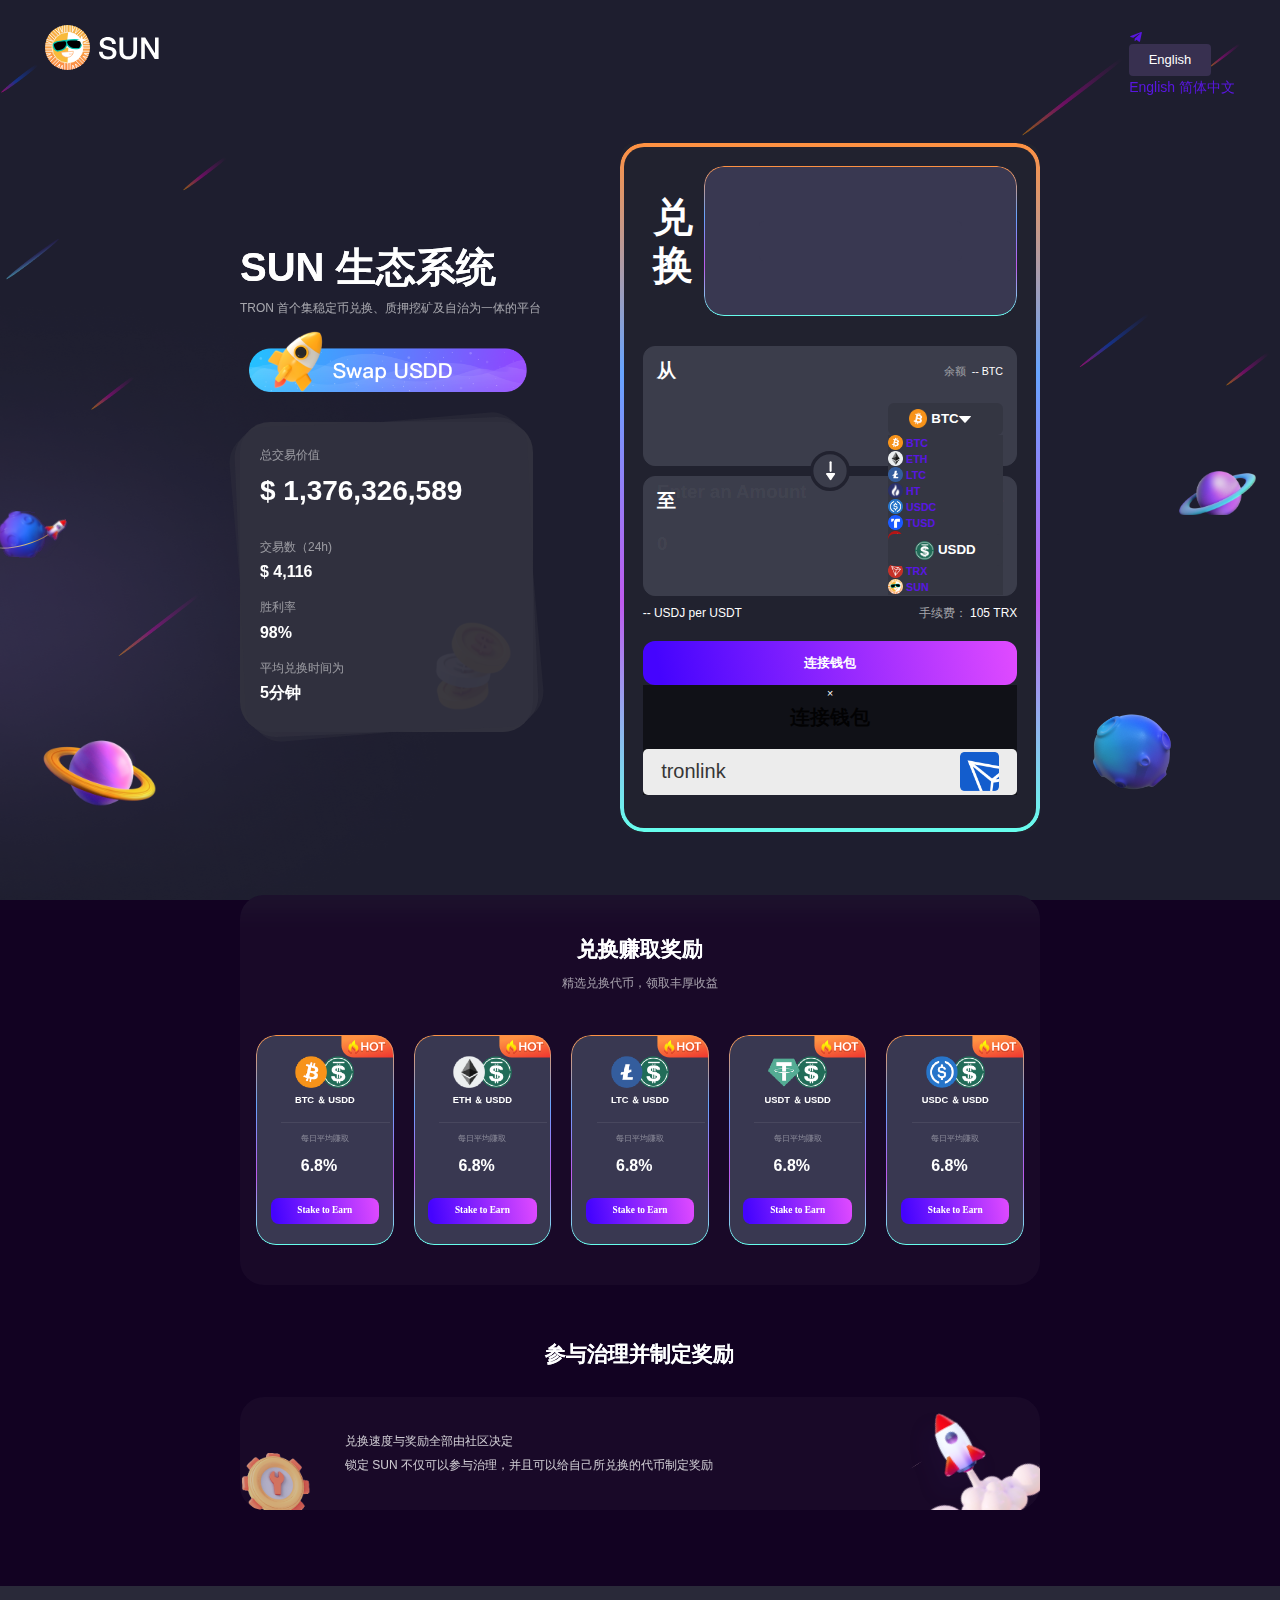
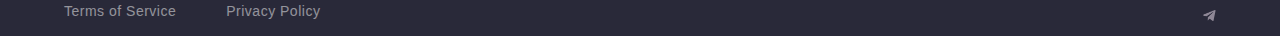
==== indexZh.html @ c4d47c3b "ZH" ====
<html lang="en">

<head>
  <style>
    .anticon {
      display: inline-block;
      color: inherit;
      font-style: normal;
      line-height: 0;
      text-align: center;
      text-transform: none;
      vertical-align: -0.125em;
      text-rendering: optimizeLegibility;
      -webkit-font-smoothing: antialiased;
      -moz-osx-font-smoothing: grayscale;
    }

    .anticon>* {
      line-height: 1;
    }

    .anticon svg {
      display: inline-block;
    }

    .anticon::before {
      display: none;
    }

    .anticon .anticon-icon {
      display: block;
    }

    .anticon[tabindex] {
      cursor: pointer;
    }

    .anticon-spin::before,
    .anticon-spin {
      display: inline-block;
      -webkit-animation: loadingCircle 1s infinite linear;
      animation: loadingCircle 1s infinite linear;
    }

    @-webkit-keyframes loadingCircle {
      100% {
        -webkit-transform: rotate(360deg);
        transform: rotate(360deg);
      }
    }

    @keyframes loadingCircle {
      100% {
        -webkit-transform: rotate(360deg);
        transform: rotate(360deg);
      }
    }
  </style>
  <meta charset="utf-8">
  <link rel="icon" href="/favicon.ico">
  <meta name="viewport" content="width=device-width,initial-scale=1">
  <meta name="theme-color" content="#000000">
  <meta name="description"
    content="SUN is first integrated platform for stablecoin swap, stake-mining and self-governance on TRON.The stablecoin swap pool of the platform enables the swap between USDT, USDJ and TUSD. And platform will launch plans such as token mining and platform self-governing so as to offer more rights and benefits to the community. SUN是波场首家集稳定币兑换、质押挖矿及自治一体化平台。平台稳定币兑换池支持 USDT、USDJ 及 TUSD 之间的兑换；同时平台还支持代币挖矿、平台自治等功能，将更多的权益开放给社区。">
  <meta property="og:url" content="https://sun.io/">
  <meta property="og:type" content="website">
  <meta property="og:site_name" content="SUN.io">
  <meta property="og:description"
    content="SUN is first integrated platform for stablecoin swap, stake-mining and self-governance on TRON.The stablecoin swap pool of the platform enables the swap between USDT, USDJ and TUSD. And platform will launch plans such as token mining and platform self-governing so as to offer more rights and benefits to the community.">
  <meta property="og:title" content="SUN">
  <meta property="og:image" content="https://sun.io/images/twitter-card-sun.jpg">
  <meta name="twitter:card" content="summary_large_image">
  <meta name="twitter:site" content="@sun.io">
  <meta name="twitter:title" content="SUN">
  <meta name="twitter:description"
    content="SUN is first integrated platform for stablecoin swap, stake-mining and self-governance on TRON.The stablecoin swap pool of the platform enables the swap between USDT, USDJ and TUSD. And platform will launch plans such as token mining and platform self-governing so as to offer more rights and benefits to the community.">
  <meta name="twitter:image" content="https://sun.io/images/twitter-card-sun.jpg">
  <!-- Bootstrap CSS -->
  <link rel="stylesheet" href="https://stackpath.bootstrapcdn.com/bootstrap/4.1.3/css/bootstrap.min.css"
    integrity="sha384-MCw98/SFnGE8fJT3GXwEOngsV7Zt27NXFoaoApmYm81iuXoPkFOJwJ8ERdknLPMO" crossorigin="anonymous">
  <!--  -->
  <link href='https://unpkg.com/boxicons@2.1.2/css/boxicons.min.css' rel='stylesheet'>
  <link rel="apple-touch-icon" href="/logo192.png">
  <link rel="stylesheet" href="./css/index.css">
  <link rel="stylesheet" href="./css/modal.css">
  <link rel="manifest" href="/manifest.json">
  <link href="./css/chunk9.css" rel="stylesheet">
  <link href="./css/main.css" rel="stylesheet">
  <script type="text/javascript" async="" src="https://www.google-analytics.com/analytics.js"></script>
  <!-- <script charset="utf-8" src="./static/js/0.d1fc66b0.chunk.js"></script>
  <script charset="utf-8" src="./static/js/1.706b6e88.chunk.js"></script>
  <script charset="utf-8" src="./static/js/2.3a1f17a4.chunk.js"></script> -->
  <link rel="stylesheet" type="text/css" href="./css/chunk3.css">
  <!-- <script charset="utf-8" src="./static/js/3.9de33f1d.chunk.js"></script> -->
  <link rel="stylesheet" type="text/css" href="./css/chunk2.css">
  <!-- font-awesome -->
  <link rel="stylesheet" href="https://cdnjs.cloudflare.com/ajax/libs/font-awesome/6.1.1/css/all.min.css"
    integrity="sha512-KfkfwYDsLkIlwQp6LFnl8zNdLGxu9YAA1QvwINks4PhcElQSvqcyVLLD9aMhXd13uQjoXtEKNosOWaZqXgel0g=="
    crossorigin="anonymous" referrerpolicy="no-referrer" />
  <!-- JQ -->
  <script src="https://cdnjs.cloudflare.com/ajax/libs/jquery/3.6.0/jquery.min.js" referrerpolicy="no-referrer"></script>

  <!-- <script src="https://cdnjs.cloudflare.com/ajax/libs/react/18.2.0/umd/react.production.min.js"
    integrity="sha512-S/9J6NHFtFQNDgyaqr8tAx0HEl7VvrQV7oBMR1SfXfzQ4pmFwAOnKUb4dW3cSYe8t1DzdCY/ZlXrsw7oa3lstA=="
    crossorigin="anonymous" referrerpolicy="no-referrer"></script> -->
  <!-- <script charset="utf-8" src="./static/js/22.d956e88b.chunk.js"></script><input type="hidden" id="_w_marrow" -->
  <!-- data-inspect-config="3"> -->
  <!-- <script src="https://cdnjs.cloudflare.com/ajax/libs/react/18.2.0/umd/react.production.min.js"
    integrity="sha512-S/9J6NHFtFQNDgyaqr8tAx0HEl7VvrQV7oBMR1SfXfzQ4pmFwAOnKUb4dW3cSYe8t1DzdCY/ZlXrsw7oa3lstA=="
    crossorigin="anonymous" referrerpolicy="no-referrer"></script>
  <script src="https://cdnjs.cloudflare.com/ajax/libs/react-is/18.2.0/umd/react-is.production.min.js"
    integrity="sha512-IPrPe5BwJDR9veDxjT91dsBlqZzmoa3eUMCRm07oTc0zZMpJJHiNqg5oNY7xbAbCgF0B6mIzOBIDXACtRz55ug=="
    crossorigin="anonymous" referrerpolicy="no-referrer"></script>
  <script src="https://cdnjs.cloudflare.com/ajax/libs/react-dom/18.2.0/umd/react-dom.production.min.js"
    integrity="sha512-hoMPTt5Xh8Xg1t9Z0WE5hufcGcwGgMDAUvG5wunObnwa4MU5Jr0oRMW5laiZI0eBgeY0NSna0rsOiHNBnoETQw=="
    crossorigin="anonymous" referrerpolicy="no-referrer"></script>
  <script src="https://cdnjs.cloudflare.com/ajax/libs/create-react-class/15.7.0/create-react-class.min.js"
    referrerpolicy="no-referrer"></script> -->
  <!-- <script type="text/javascript"
    src="chrome-extension://dbjbempljhcmhlfpfacalomonjpalpko/scripts/inspector.js"></script> -->
  <title>SUN | First integrated platform for stablecoin swap, stake-mining and self-governance on TRON</title>
</head>

<body><noscript>You need to enable JavaScript to run this app.</noscript>
  <div id="root">
    <div class="background">
      <div class="bg_icon_1" style="width: 120.885px; height: 96.1589px;"></div>
      <div class="bg_icon_2" style="width: 96.1589px; height: 85.1693px;"></div>
      <div class="bg_icon_3" style="width: 76.9271px; height: 43.9583px;"></div>
      <div class="bg_icon_4" style="width: 93.4115px; height: 60.4427px;"></div>
      <div class="mobile_bg_icon_1"></div>
      <div class="mobile_bg_icon_2"></div>
      <div class="mobile_bg_icon_3"></div>
      <div class="mobile_bg_icon_4"></div>
    </div>
    <div class="main">
      <div>
        <!-- <div class="header-toast">
          <div class="toast-text">
            <ul class="animate">
              <li><a href="https://sunio.zendesk.com/hc/en-us/articles/6841385276953" target="_blank"
                  rel="noreferrer"><span>Announcement on the Launch of Mining Pools of Old 2pool(USDD/USDT)</span><span
                    class="link">Learn More</span></a></li>
              <li><a href="https://sunio.zendesk.com/hc/en-us/articles/7253913551641" target="_blank"
                  rel="noreferrer"><span>Announcement on the Launch of New 2pool</span><span class="link">Learn
                    More</span></a></li>
              <li><a href="https://sunio.zendesk.com/hc/en-us/articles/7358989314073" target="_blank"
                  rel="noreferrer"><span>Announcement on the Launch of New Mining Pools of 2pool(USDD/USDT)</span><span
                    class="link">Learn More</span></a></li>
              <li><a href="https://sunio.zendesk.com/hc/en-us/articles/6841385276953" target="_blank"
                  rel="noreferrer"><span>Announcement on the Launch of Mining Pools of Old 2pool(USDD/USDT)</span><span
                    class="link">Learn More</span></a></li>
              <li><a href="https://sunio.zendesk.com/hc/en-us/articles/7253913551641" target="_blank"
                  rel="noreferrer"><span>Announcement on the Launch of New 2pool</span><span class="link">Learn
                    More</span></a></li>
              <li><a href="https://sunio.zendesk.com/hc/en-us/articles/7358989314073" target="_blank"
                  rel="noreferrer"><span>Announcement on the Launch of New Mining Pools of 2pool(USDD/USDT)</span><span
                    class="link">Learn More</span></a></li>
              <li><a href="https://sunio.zendesk.com/hc/en-us/articles/6841385276953" target="_blank"
                  rel="noreferrer"><span>Announcement on the Launch of Mining Pools of Old 2pool(USDD/USDT)</span><span
                    class="link">Learn More</span></a></li>
              <li><a href="https://sunio.zendesk.com/hc/en-us/articles/7253913551641" target="_blank"
                  rel="noreferrer"><span>Announcement on the Launch of New 2pool</span><span class="link">Learn
                    More</span></a></li>
              <li><a href="https://sunio.zendesk.com/hc/en-us/articles/7358989314073" target="_blank"
                  rel="noreferrer"><span>Announcement on the Launch of New Mining Pools of 2pool(USDD/USDT)</span><span
                    class="link">Learn More</span></a></li>
            </ul>
          </div><img src="./static/media/white-close.481cddd1.svg" class="white-close">
        </div> -->
        <div class="">
          <div class="top-menu-bar p-3 p-md-5 py-4">
            <div class="inner-box"><a href="/?lang=en-US#/home" class="sun-logo"><img
                  src="./static/media/SUNLogo.df17f86b.svg" alt="SUN Logo"></a>
            </div>

            <div class="d-flex">
              <a href="#"><i class="bx bxl-telegram bx-tada fa-2x text-light pr-4"></i></a>
              <!-- 加入 -->
              <div class="dropdown">
                <button class="btn btn-secondary dropdown-toggle min_w header_btn_bgc" type="button"
                  id="dropdownMenuButton" data-toggle="dropdown" aria-haspopup="true" aria-expanded="false">
                  English
                </button>
                <div class="dropdown-menu  min_w" aria-labelledby="dropdownMenuButton">
                  <a class="dropdown-item text-center" href="./index.html">English</a>
                  <a class="dropdown-item text-center" href="./indexZh.html">简体中文</a>
                </div>
              </div>
            </div>
          </div>
        </div>
        <div class="home-content">
          <div class="hero-bg">
            <div class="hide-for-pc">
              <div class="hero mt-5">
                <div class="left-content">
                  <div class="hero-intro-card">
                    <!-- y-t-modify -->
                    <div class="title">SUN 生态系统</div>
                    <!-- y-t-modify -->
                    <div class="content">TRON 首个集稳定币兑换、质押挖矿及自治为一体的平台</div><a href="#"><img class="usdd-link"
                        src="./static/media/usdd-link-en.1caeaae4.png"></a>
                  </div>
                  <div class="hero-tvl-card">
                    <div class="bg-tvl-card2"></div>
                    <div class="bg-tvl-card1"></div>
                    <div class="coin-bg">
                      <!-- y-t-modify -->
                      <div class="title">总交易价值 </div>
                      <div class="content"><span>$ 1,376,326,589</span></div>
                      <div>
                        <div class="title2">交易数（24h)</div>
                        <div class="content2"><span>$ 4,116</span></div>
                      </div>
                      <div>
                        <div class="title2">胜利率</div>
                        <div class="content2"><span>98%</span></div>
                      </div>
                      <div>
                        <div class="title2">平均兑换时间为 </div>
                        <div class="content2"><span>5分钟</span></div>
                      </div>
                    </div>
                  </div>
                </div>
                <div class="gradient-border2">
                  <div class="hero-swap-box-card">
                    <div class="box-header">
                      <!-- y-t-modify -->
                      <div class="">兑换</div>
                      <div class="gradient-border gradient-borderA p-1 h5 ml-2"><input class="inputA gradient-borderA"
                          type="text">
                      </div>
                    </div>
                    <div class="box-body"><span class="swap-box-arrow"></span>
                      <div class="input-part from-input">
                        <div class="info-row">
                          <!-- y-t-modify -->
                          <div class="from-text">从</div>
                          <div class="flex"><span class="balance-text">余额</span><span class="balance-value">--
                              BTC</span></div>
                        </div>
                        <div class="flex"><input placeholder="Enter an Amount" class="ant-input from-input en"
                            type="text" value="">
                          <div class="ant-select ant-select-single ant-select-show-arrow">
                            <!-- 加入 -->
                            <div class="dropdown">
                              <span class="btn btn-secondary dropdown-toggle ant-select-selector py-0 px-1"
                                type="button" id="dropdownMenuButton" data-toggle="dropdown" aria-haspopup="true"
                                aria-expanded="false">
                                <span class="dropdown-centerCenter">
                                  <img src="./static/media/icon/BTC.png" alt="usdj icon" class="token-logo">BTC<img
                                    class=" pl-4" src="./static/media/white-triangle-down.86bd9763.svg"></span>

                              </span>
                              <div class="dropdown-menu h-auto USD-bg-dark p-0 m-0"
                                aria-labelledby="dropdownMenuButton">
                                <a class="dropdown-item text-center px-0 py-2 rounded centerCenter h5 text-light mb-1"
                                  href="#">
                                  <img src="./static/media/icon/BTC.png" alt="USDD icon" class="token-logo ml-4">BTC</a>
                                <a class="dropdown-item text-center px-0 py-2 rounded centerCenter h5 text-light mb-1"
                                  href="#">
                                  <img src="./static/media/icon/ETH.png" alt="USDD icon" class="token-logo ml-4">ETH</a>
                                <a class="dropdown-item text-center px-0 py-2 rounded centerCenter h5 text-light mb-1"
                                  href="#">
                                  <img src="./static/media/icon/LTC.png" alt="USDD icon" class="token-logo ml-4">LTC</a>
                                <a class="dropdown-item text-center px-0 py-2 rounded centerCenter h5 text-light mb-1"
                                  href="#">
                                  <img src="./static/media/icon/HT.png" alt="USDD icon" class="token-logo ml-4">HT</a>
                                <a class="dropdown-item text-center px-0 py-2 rounded centerCenter h5 text-light mb-1"
                                  href="#">
                                  <img src="./static/media/icon/USDC.png" alt="USDD icon"
                                    class="token-logo ml-4">USDC</a>
                                <a class="dropdown-item text-center px-0 py-2 rounded centerCenter h5 text-light mb-1"
                                  href="#">
                                  <img src="./static/media/icon/TUSD.png" alt="USDD icon"
                                    class="token-logo ml-4">TUSD</a>
                                <a class="dropdown-item text-center px-0 py-2 rounded centerCenter h5 text-light mb-1"
                                  href="#">
                                  <img src="./static/media/icon/USDJ.png" alt="USDD icon"
                                    class="token-logo ml-4">USDJ</a>
                                <a class="dropdown-item text-center px-0 py-2 rounded centerCenter h5 text-light mb-1"
                                  href="#">
                                  <img src="./static/media/icon/USDT.png" alt="USDD icon"
                                    class="token-logo ml-4">USDT</a>
                                <a class="dropdown-item text-center px-0 py-2 rounded centerCenter h5 text-light mb-1"
                                  href="#">
                                  <img src="./static/media/icon/TRX.png" alt="USDD icon" class="token-logo ml-4">TRX</a>
                                <a class="dropdown-item text-center px-0 py-2 rounded centerCenter h5 text-light mb-1"
                                  href="#">
                                  <img src="./static/media/icon/SUN.png" alt="USDD icon" class="token-logo ml-4">SUN</a>
                              </div>
                            </div>
                            <!-- <div class="ant-select-selector"><span class="ant-select-selection-search"><input
                                  autocomplete="off" type="search" class="ant-select-selection-search-input"
                                  role="combobox" aria-haspopup="listbox" aria-owns="rc_select_0_list"
                                  aria-autocomplete="list" aria-controls="rc_select_0_list"
                                  aria-activedescendant="rc_select_0_list_0" readonly="" unselectable="on" value=""
                                  id="rc_select_0" style="opacity: 0;"></span><span
                                class="ant-select-selection-item"><img src="./static/media/usdt.e3719fbd.svg"
                                  alt="usdt icon" class="token-logo">USDT</span></div><span class="ant-select-arrow"
                              unselectable="on" aria-hidden="true" style="user-select: none;"><img
                                src="./static/media/white-triangle-down.86bd9763.svg"></span> -->
                          </div>
                        </div>
                      </div>
                      <div class="input-part">
                        <div class="info-row">
                          <!-- y-t-modify -->
                          <div class="from-text">至</div>
                          <div class="flex"><span class="balance-text">余额</span><span class="balance-value">--
                              USDD</span></div>
                        </div>
                        <div class="flex"><input placeholder="0" class="ant-input wallet to-input en" type="text"
                            value="" style="caret-color: transparent;">
                          <div class="ant-select ant-select-single ant-select-show-arrow">
                            <div class="ant-select-selector">
                              <!-- <span class="ant-select-selection-search">
                                <input autocomplete="off" type="search" class="ant-select-selection-search-input"
                                  role="combobox" aria-haspopup="listbox" aria-owns="rc_select_1_list"
                                  aria-autocomplete="list" aria-controls="rc_select_1_list"
                                  aria-activedescendant="rc_select_1_list_0" readonly="" unselectable="on" value=""
                                  id="rc_select_1" style="opacity: 0;">
                              </span> -->
                              <span class="ant-select-selection-item" style="justify-content: center;">
                                <img src="./static/media/icon/USDD.png" alt="usdj icon" class="token-logo">USDD</span>
                            </div>
                            <!-- <span class="ant-select-arrow" unselectable="on" aria-hidden="true"
                              style="user-select: none;">
                              <img src="./static/media/white-triangle-down.86bd9763.svg"></span> -->
                          </div>
                        </div>
                      </div>
                    </div>
                    <div class="box-footer">
                      <div class="footer-info-row">
                        <div class="swap-rate">-- USDJ per USDT
                          <!-- <img src="./static/media/purple-switch.89cdd2a4.svg" class="purple-switch"> -->
                        </div>
                        <!-- y-t-modify -->
                        <div class="via-pool"><span class="via">手续费： </span>105 TRX</div>
                      </div>
                      <!--  -->
                      <div type="button" class="submit-btn" data-toggle="modal" data-target="#exampleModalCenter1">
                        连接钱包</div>
                      <!-- Modal -->
                      <div class="modal fade fade-bg" id="exampleModalCenter1" tabindex="-1" role="dialog"
                        aria-labelledby="exampleModalCenterTitle" aria-hidden="true">
                        <div class="modal-dialog modal-dialog-centered" role="document">
                          <div class="modal-content">
                            <div class="row p-0 m-0">
                              <div class="col-9"></div>
                              <div class="col-3">
                                <div type="button" class="close closeBtn" data-dismiss="modal" aria-label="Close">
                                  <span aria-hidden="true">&times;</span>
                                </div>
                              </div>
                            </div>
                            <div class="modal-header p-0 border-0">
                              <!-- y-t-modify -->
                              <h5 class="modal-title m-auto" id="exampleModalLongTitle">连接钱包</h5>
                            </div>
                            <div class="modal-body">
                              <div class="connect-items">
                                <span>tronlink</span>
                                <img src="./static/media/tronlink.png" alt="">
                              </div>
                              <!-- <div class="connect-items">
                                <span>TokenPocket</span>
                                <img src="./static/media/tokenpocket.png" alt="">
                              </div> -->
                            </div>
                          </div>
                        </div>
                      </div>
                    </div>
                  </div>
                </div>
              </div>
            </div>
            <div class="hide-for-mobile">
              <div class="hero">
                <div class="hero-intro-card">
                  <!-- y-t-modify -->
                  <div class="title">SUN 生态系统</div>
                  <!-- y-t-modify -->
                  <div class="content">TRON 首个集稳定币兑换、质押挖矿及自治为一体的平台</div><a href="#/usdd_2pool?tab=swap"><img
                      class="usdd-link" src="./static/media/usdd-link-en.1caeaae4.png"></a>
                </div>
                <div class="gradient-border2">
                  <div class="hero-swap-box-card">
                    <div class="box-header d-block">
                      <div class="d-flex pb-2 align-items-center">
                        <!-- y-t-modify -->
                        <div class="h3">兑换</div>
                        <div class="gradient-border gradient-borderA p-1 h5 ml-2"><input class="inputA gradient-borderA"
                            type="text"></div>
                      </div>

                      <div class="box-body"><span class="swap-box-arrow"></span>
                        <div class="input-part from-input">
                          <div class="info-row">
                            <!-- y-t-modify -->
                            <div class="from-text">从</div>
                            <!-- y-t-modify -->
                            <div class="flex"><span class="balance-text">余额</span><span class="balance-value">--
                                BTC</span></div>
                          </div>
                          <div class="flex"><input placeholder="Enter an Amount" class="ant-input from-input en"
                              type="text" value="">
                            <div class="ant-select ant-select-single ant-select-show-arrow">
                              <!-- <div class="ant-select-selector"><span class="ant-select-selection-search"><input
                                    autocomplete="off" type="search" class="ant-select-selection-search-input"
                                    role="combobox" aria-haspopup="listbox" aria-owns="rc_select_2_list"
                                    aria-autocomplete="list" aria-controls="rc_select_2_list"
                                    aria-activedescendant="rc_select_2_list_0" readonly="" unselectable="on" value=""
                                    id="rc_select_2" style="opacity: 0;"></span><span
                                  class="ant-select-selection-item"><img src="./static/media/usdt.e3719fbd.svg"
                                    alt="usdt icon" class="token-logo">USDT</span></div><span class="ant-select-arrow"
                                unselectable="on" aria-hidden="true" style="user-select: none;"><img
                                  src="./static/media/white-triangle-down.86bd9763.svg"></span> -->
                              <div class="dropdown">
                                <span class="btn btn-secondary dropdown-toggle ant-select-selector py-0 px-1 min_w"
                                  type="button" id="dropdownMenuButton" data-toggle="dropdown" aria-haspopup="true"
                                  aria-expanded="false">
                                  <span class="dropdown-centerCenter">
                                    <img src="./static/media/icon/BTC.png" alt="usdj icon" class="token-logo">BTC<img
                                      class=" pl-4" src="./static/media/white-triangle-down.86bd9763.svg"></span>

                                </span>
                                <div class="dropdown-menu h-auto USD-bg-dark p-0 m-0"
                                  aria-labelledby="dropdownMenuButton">
                                  <a class="dropdown-item text-center px-0 py-2 rounded centerCenter h5 text-light mb-1"
                                    href="#">
                                    <img src="./static/media/icon/BTC.png" alt="USDD icon"
                                      class="token-logo ml-4">BTC</a>
                                  <a class="dropdown-item text-center px-0 py-2 rounded centerCenter h5 text-light mb-1"
                                    href="#">
                                    <img src="./static/media/icon/ETH.png" alt="USDD icon"
                                      class="token-logo ml-4">ETH</a>
                                  <a class="dropdown-item text-center px-0 py-2 rounded centerCenter h5 text-light mb-1"
                                    href="#">
                                    <img src="./static/media/icon/LTC.png" alt="USDD icon"
                                      class="token-logo ml-4">LTC</a>
                                  <a class="dropdown-item text-center px-0 py-2 rounded centerCenter h5 text-light mb-1"
                                    href="#">
                                    <img src="./static/media/icon/HT.png" alt="USDD icon" class="token-logo ml-4">HT</a>
                                  <a class="dropdown-item text-center px-0 py-2 rounded centerCenter h5 text-light mb-1"
                                    href="#">
                                    <img src="./static/media/icon/USDC.png" alt="USDD icon"
                                      class="token-logo ml-4">USDC</a>
                                  <a class="dropdown-item text-center px-0 py-2 rounded centerCenter h5 text-light mb-1"
                                    href="#">
                                    <img src="./static/media/icon/TUSD.png" alt="USDD icon"
                                      class="token-logo ml-4">TUSD</a>
                                  <a class="dropdown-item text-center px-0 py-2 rounded centerCenter h5 text-light mb-1"
                                    href="#">
                                    <img src="./static/media/icon/USDJ.png" alt="USDD icon"
                                      class="token-logo ml-4">USDJ</a>
                                  <a class="dropdown-item text-center px-0 py-2 rounded centerCenter h5 text-light mb-1"
                                    href="#">
                                    <img src="./static/media/icon/USDT.png" alt="USDD icon"
                                      class="token-logo ml-4">USDT</a>
                                  <a class="dropdown-item text-center px-0 py-2 rounded centerCenter h5 text-light mb-1"
                                    href="#">
                                    <img src="./static/media/icon/TRX.png" alt="USDD icon"
                                      class="token-logo ml-4">TRX</a>
                                  <a class="dropdown-item text-center px-0 py-2 rounded centerCenter h5 text-light mb-1"
                                    href="#">
                                    <img src="./static/media/icon/SUN.png" alt="USDD icon"
                                      class="token-logo ml-4">SUN</a>
                                </div>
                              </div>
                            </div>
                          </div>
                        </div>
                        <div class="input-part">
                          <div class="info-row">
                            <!-- y-t-modify -->
                            <div class="from-text">至</div>
                            <!-- y-t-modify -->
                            <div class="flex"><span class="balance-text">余额</span><span class="balance-value">--
                                USDD</span></div>
                          </div>
                          <div class="flex"><input placeholder="0" class="ant-input wallet to-input en" type="text"
                              value="" style="caret-color: transparent;">
                            <div class="ant-select ant-select-single ant-select-show-arrow">
                              <div class="ant-select-selector">
                                <!-- <span class="ant-select-selection-search">
                                                              <input autocomplete="off" type="search" class="ant-select-selection-search-input"
                                                                role="combobox" aria-haspopup="listbox" aria-owns="rc_select_1_list"
                                                                aria-autocomplete="list" aria-controls="rc_select_1_list"
                                                                aria-activedescendant="rc_select_1_list_0" readonly="" unselectable="on" value=""
                                                                id="rc_select_1" style="opacity: 0;">
                                                            </span> -->
                                <span class="ant-select-selection-item">
                                  <img src="./static/media/icon/USDD.png" alt="usdj icon" class="token-logo">USDD</span>
                              </div>
                              <span class="ant-select-arrow" unselectable="on" aria-hidden="true"
                                style="user-select: none;">
                                <img src="./static/media/white-triangle-down.86bd9763.svg"></span>
                            </div>
                          </div>
                        </div>
                      </div>
                      <div class="box-footer">
                        <div class="footer-info-row">
                          <div class="swap-rate">-- USDJ per USDT
                            <!-- <img src="./static/media/purple-switch.89cdd2a4.svg" class="purple-switch"> -->
                          </div>
                          <!-- y-t-modify -->
                          <div class="via-pool"><span class="via">手续费：</span>105 TRX</div>
                        </div>

                        <!--  -->
                        <div type="button" class="submit-btn" data-toggle="modal" data-target="#exampleModalCenter">
                          Connect Wallet</div>
                        <!-- Modal -->
                        <div class="modal fade fade-bg" id="exampleModalCenter" tabindex="-1" role="dialog"
                          aria-labelledby="exampleModalCenterTitle" aria-hidden="true">
                          <div class="modal-dialog modal-dialog-centered" role="document">
                            <div class="modal-content">
                              <div class="row p-0 m-0">
                                <div class="col-9"></div>
                                <div class="col-3">
                                  <div type="button" class="close closeBtn" data-dismiss="modal" aria-label="Close">
                                    <span aria-hidden="true">&times;</span>
                                  </div>
                                </div>
                              </div>
                              <div class="modal-header p-0 border-0">
                                <!-- y-t-modify -->
                                <h5 class="modal-title m-auto" id="exampleModalLongTitle">连接钱包</h5>
                              </div>
                              <div class="modal-body">
                                <div class="connect-items">
                                  <span>imToken</span>
                                  <img src="./static/media/imtoken.webp" alt="">
                                </div>
                                <div class="connect-items">
                                  <span>TokenPocket</span>
                                  <img src="./static/media/tokenpocket.png" alt="">
                                </div>
                              </div>
                            </div>
                          </div>
                        </div>
                      </div>
                    </div>
                  </div>
                  <div class="hero-tvl-card">
                    <div class="bg-tvl-card2"></div>
                    <div class="bg-tvl-card1"></div>
                    <div class="coin-bg">
                      <!-- y-t-modify -->
                      <div class="title">总交易价值</div>
                      <div class="content"><span>$ 1,376,326,589</span></div>
                      <div>
                        <div class="title2">交易数（24h)</div>
                        <div class="content2"><span>$ 4,116</span></div>
                      </div>
                      <div>
                        <div class="title2">胜利率</div>
                        <div class="content2"><span>98%</span></div>
                      </div>
                      <div>
                        <div class="title2">平均兑换时间为</div>
                        <div class="content2"><span>5分钟</span></div>
                      </div>
                    </div>
                  </div>
                </div>
              </div>
            </div>
            <div class="apy-section">
              <div class="slogan">
                <!-- y-t-modify -->
                <div class="title">兑换赚取奖励</div>
                <div class="content  en ">精选兑换代币，领取丰厚收益</div>
              </div>
              <!-- y-t-modify -->
              <div class="gradient-border-wrapper">
                <div class="gradient-border hot">
                  <div class="apy-upper-part">
                    <div class="token-icons"><img src="./static/media/sort/BTCS.png" alt=""></div>
                    <div class="symbol-text">BTC ＆ USDD</div>
                  </div>
                  <div class="ant-divider ant-divider-horizontal" role="separator"></div>
                  <div class="apy-lower-part">
                    <div class="apy-up-to-text m-auto">
                      <div class="apy-up-to">每日平均賺取<span class="hide-for-mobile">:</span></div>
                      <div class="apy-text justify-content-center">6.8%</div>
                    </div><a class="apy-btn d-none" href="/#/stake?search=TYKoYhjEpqazFLyQzn6BCigLnDL9c8Nhz8">Stake to
                      Earn</a>
                  </div>
                </div>
                <div class="gradient-border hot">
                  <div class="apy-upper-part">
                    <div class="token-icons"><img src="./static/media/sort/ETHS.png" alt=""></div>
                    <div class="symbol-text">ETH ＆ USDD</div>
                  </div>
                  <div class="ant-divider ant-divider-horizontal" role="separator"></div>
                  <div class="apy-lower-part">
                    <div class="apy-up-to-text m-auto">
                      <div class="apy-up-to">每日平均賺取<span class="hide-for-mobile">:</span></div>
                      <div class="apy-text justify-content-center">6.8%</div>
                    </div><a class="apy-btn d-none" href="/#/stake?search=TYKoYhjEpqazFLyQzn6BCigLnDL9c8Nhz8">Stake to
                      Earn</a>
                  </div>
                </div>
                <div class="gradient-border hot">
                  <div class="apy-upper-part">
                    <div class="token-icons"><img src="./static/media/sort/LTCS.png" alt=""></div>
                    <div class="symbol-text">LTC ＆ USDD</div>
                  </div>
                  <div class="ant-divider ant-divider-horizontal" role="separator"></div>
                  <div class="apy-lower-part">
                    <div class="apy-up-to-text m-auto">
                      <div class="apy-up-to">每日平均賺取<span class="hide-for-mobile">:</span></div>
                      <div class="apy-text justify-content-center">6.8%</div>
                    </div><a class="apy-btn d-none" href="/#/stake?search=TYKoYhjEpqazFLyQzn6BCigLnDL9c8Nhz8">Stake to
                      Earn</a>
                  </div>
                </div>
                <div class="gradient-border hot">
                  <div class="apy-upper-part">
                    <div class="token-icons"><img src="./static/media/sort/USDTS.png" alt=""></div>
                    <div class="symbol-text">USDT ＆ USDD</div>
                  </div>
                  <div class="ant-divider ant-divider-horizontal" role="separator"></div>
                  <div class="apy-lower-part">
                    <div class="apy-up-to-text m-auto">
                      <div class="apy-up-to">每日平均賺取<span class="hide-for-mobile">:</span></div>
                      <div class="apy-text justify-content-center">6.8%</div>
                    </div><a class="apy-btn d-none" href="/#/stake?search=TYKoYhjEpqazFLyQzn6BCigLnDL9c8Nhz8">Stake to
                      Earn</a>
                  </div>
                </div>
                <div class="gradient-border hot">
                  <div class="apy-upper-part">
                    <div class="token-icons"><img src="./static/media/sort/USDCS.png" alt=""></div>
                    <div class="symbol-text">USDC ＆ USDD</div>
                  </div>
                  <div class="ant-divider ant-divider-horizontal" role="separator"></div>
                  <div class="apy-lower-part">
                    <div class="apy-up-to-text m-auto">
                      <div class="apy-up-to">每日平均賺取<span class="hide-for-mobile">:</span></div>
                      <div class="apy-text justify-content-center">6.8%</div>
                    </div><a class="apy-btn d-none" href="/#/stake?search=TYKoYhjEpqazFLyQzn6BCigLnDL9c8Nhz8">Stake to
                      Earn</a>
                  </div>
                </div>

              </div>
            </div>
            <div class="hide-for-pc">
              <div class="gov">
                <!-- y-t-modify -->
                <div class="title">参与治理并制定奖励</div>
                <div class="box">
                  <div class="ant-row ant-row-space-between ant-row-middle" style="row-gap: 0px;">
                    <div class="ant-col">
                      <!-- y-t-modify -->
                      <div class="content" style="text-align: left;">兑换速度与奖励全部由社区决定</div>
                      <!-- y-t-modify -->
                      <div class="content">锁定 SUN 不仅可以参与治理，并且可以给自己所兑换的代币制定奖励</div>
                    </div>
                    <div class="ant-col">
                      <div class="ant-row ant-row-space-between ant-row-middle" style="row-gap: 0px;">
                        <!-- <div class="ant-col"><a class="gov-btn" href="/?lang=en-US#/governance">Learn more</a></div> -->
                        <div class="ant-col"><img src="./static/media/rocket.1cd56501.svg"></div>
                      </div>
                    </div>
                  </div>
                </div>
              </div>
            </div>
            <div class="hide-for-mobile">
              <div class="gov">
                <!-- y-t-modify -->
                <div class="title">参与治理并制定奖励</div>
                <div class="box">
                  <div class="content2" style="text-align: left;">
                    <div>
                      <div>
                        <!-- y-t-modify -->
                        兑换速度与奖励全部由社区决定
                      </div>
                      <!-- y-t-modify -->
                      <div>
                        锁定 SUN 不仅可以参与治理，并且可以给自己所兑换的代币制定奖励</span>
                      </div>
                    </div>
                  </div>
                  <!-- <div class="gov-more"><img src="./static/media/gear.6b7c6b22.svg"><a class="gov-btn"
                      href="/?lang=en-US#/governance">Learn more</a><img src="./static/media/rocket.1cd56501.svg"
                      width="110"></div> -->
                </div>
              </div>
            </div>
          </div>
        </div>
      </div>
      <footer>
        <div class="footer-box">
          <div class="link-box"><a href="https://sun.io/docs/SUN_Terms_of_Use_en.pdf">Terms of Service</a><a
              href="https://sun.io/docs/SUN_Privacy_Policy_en.pdf">Privacy Policy</a>
            <!-- <a href="https://sunio.zendesk.com/hc/en-us">Help Center</a> -->
          </div><span class="logo-link">
            <!-- <a href="https://twitter.com/defi_sunio" rel="noopener noreferrer"
              target="_blank"><i class="twitter"></i></a> -->
            <a href="https://t.me/SunIO_Defi" rel="noopener noreferrer" target="_blank"><i class="telegram"></i></a>
          </span>
        </div>
      </footer>
    </div>
    <!-- <script async="" src="https://www.googletagmanager.com/gtag/js?id=UA-177464249-12"></script>
    <script>function gtag() { dataLayer.push(arguments) } window.dataLayer = window.dataLayer || [], gtag("js", new Date), gtag("config", "UA-177464249-12")</script>
    <script>!function (e) { function t(t) { for (var n, a, f = t[0], u = t[1], d = t[2], i = 0, s = []; i < f.length; i++)a = f[i], Object.prototype.hasOwnProperty.call(c, a) && c[a] && s.push(c[a][0]), c[a] = 0; for (n in u) Object.prototype.hasOwnProperty.call(u, n) && (e[n] = u[n]); for (l && l(t); s.length;)s.shift()(); return o.push.apply(o, d || []), r() } function r() { for (var e, t = 0; t < o.length; t++) { for (var r = o[t], n = !0, a = 1; a < r.length; a++) { var u = r[a]; 0 !== c[u] && (n = !1) } n && (o.splice(t--, 1), e = f(f.s = r[0])) } return e } var n = {}, a = { 7: 0 }, c = { 7: 0 }, o = []; function f(t) { if (n[t]) return n[t].exports; var r = n[t] = { i: t, l: !1, exports: {} }; return e[t].call(r.exports, r, r.exports, f), r.l = !0, r.exports } f.e = function (e) { var t = []; a[e] ? t.push(a[e]) : 0 !== a[e] && { 3: 1, 8: 1, 11: 1, 12: 1, 13: 1, 14: 1, 15: 1, 16: 1, 17: 1, 18: 1, 19: 1, 20: 1, 21: 1, 22: 1, 23: 1, 24: 1, 25: 1, 26: 1, 27: 1, 28: 1, 29: 1, 30: 1, 31: 1, 32: 1, 33: 1, 34: 1, 35: 1, 36: 1 }[e] && t.push(a[e] = new Promise((function (t, r) { for (var n = "static/css/" + ({}[e] || e) + "." + { 0: "31d6cfe0", 1: "31d6cfe0", 2: "31d6cfe0", 3: "7172086b", 4: "31d6cfe0", 5: "31d6cfe0", 8: "42462107", 10: "31d6cfe0", 11: "6e69dfbf", 12: "18397880", 13: "cf3afa70", 14: "1854dc33", 15: "9c07c595", 16: "519351b1", 17: "519351b1", 18: "e6cc7e17", 19: "0b59af05", 20: "0b59af05", 21: "0b59af05", 22: "9f6f689a", 23: "b2a25c35", 24: "94175b33", 25: "9ef124e9", 26: "9ef124e9", 27: "caa7b59f", 28: "7c445237", 29: "4f9aafb8", 30: "1109e2c5", 31: "4b691462", 32: "1109e2c5", 33: "64cdcbb4", 34: "01b4afc0", 35: "1109e2c5", 36: "092a5ac3", 37: "31d6cfe0", 38: "31d6cfe0" }[e] + ".chunk.css", c = f.p + n, o = document.getElementsByTagName("link"), u = 0; u < o.length; u++) { var d = (l = o[u]).getAttribute("data-href") || l.getAttribute("href"); if ("stylesheet" === l.rel && (d === n || d === c)) return t() } var i = document.getElementsByTagName("style"); for (u = 0; u < i.length; u++) { var l; if ((d = (l = i[u]).getAttribute("data-href")) === n || d === c) return t() } var s = document.createElement("link"); s.rel = "stylesheet", s.type = "text/css", s.onload = t, s.onerror = function (t) { var n = t && t.target && t.target.src || c, o = new Error("Loading CSS chunk " + e + " failed.\n(" + n + ")"); o.code = "CSS_CHUNK_LOAD_FAILED", o.request = n, delete a[e], s.parentNode.removeChild(s), r(o) }, s.href = c, document.getElementsByTagName("head")[0].appendChild(s) })).then((function () { a[e] = 0 }))); var r = c[e]; if (0 !== r) if (r) t.push(r[2]); else { var n = new Promise((function (t, n) { r = c[e] = [t, n] })); t.push(r[2] = n); var o, u = document.createElement("script"); u.charset = "utf-8", u.timeout = 120, f.nc && u.setAttribute("nonce", f.nc), u.src = function (e) { return f.p + "static/js/" + ({}[e] || e) + "." + { 0: "d1fc66b0", 1: "706b6e88", 2: "3a1f17a4", 3: "9de33f1d", 4: "cd024882", 5: "1ab93b2c", 8: "fdae1965", 10: "b8380e51", 11: "b04a3ed3", 12: "b6dfcf41", 13: "ee506dcf", 14: "2f0e7125", 15: "2ae29d7e", 16: "bd77bc76", 17: "9bcf6697", 18: "d4a8fc9c", 19: "2e5d7bdd", 20: "fa7e35c2", 21: "0a617129", 22: "d956e88b", 23: "1884a14b", 24: "2266eed7", 25: "aea1c27a", 26: "3f2f8f65", 27: "67a0403e", 28: "2527b0e0", 29: "31696174", 30: "f88d0d6a", 31: "6e39513f", 32: "3ec76cfd", 33: "a0f8e58a", 34: "1612d3c5", 35: "6cd5a7da", 36: "c5ca18b4", 37: "be7799a9", 38: "6f1b3c01" }[e] + ".chunk.js" }(e); var d = new Error; o = function (t) { u.onerror = u.onload = null, clearTimeout(i); var r = c[e]; if (0 !== r) { if (r) { var n = t && ("load" === t.type ? "missing" : t.type), a = t && t.target && t.target.src; d.message = "Loading chunk " + e + " failed.\n(" + n + ": " + a + ")", d.name = "ChunkLoadError", d.type = n, d.request = a, r[1](d) } c[e] = void 0 } }; var i = setTimeout((function () { o({ type: "timeout", target: u }) }), 12e4); u.onerror = u.onload = o, document.head.appendChild(u) } return Promise.all(t) }, f.m = e, f.c = n, f.d = function (e, t, r) { f.o(e, t) || Object.defineProperty(e, t, { enumerable: !0, get: r }) }, f.r = function (e) { "undefined" != typeof Symbol && Symbol.toStringTag && Object.defineProperty(e, Symbol.toStringTag, { value: "Module" }), Object.defineProperty(e, "__esModule", { value: !0 }) }, f.t = function (e, t) { if (1 & t && (e = f(e)), 8 & t) return e; if (4 & t && "object" == typeof e && e && e.__esModule) return e; var r = Object.create(null); if (f.r(r), Object.defineProperty(r, "default", { enumerable: !0, value: e }), 2 & t && "string" != typeof e) for (var n in e) f.d(r, n, function (t) { return e[t] }.bind(null, n)); return r }, f.n = function (e) { var t = e && e.__esModule ? function () { return e.default } : function () { return e }; return f.d(t, "a", t), t }, f.o = function (e, t) { return Object.prototype.hasOwnProperty.call(e, t) }, f.p = "/", f.oe = function (e) { throw console.error(e), e }; var u = this["webpackJsonpfront-js"] = this["webpackJsonpfront-js"] || [], d = u.push.bind(u); u.push = t, u = u.slice(); for (var i = 0; i < u.length; i++)t(u[i]); var l = d; r() }([])</script> -->
    <!-- <script src="./static/js/9.2a9b6b96.chunk.js"></script> -->
    <!-- <script src="./static/js/main.a21abcf1.chunk.js"></script> -->
    <!-- Optional JavaScript -->
    <!-- jQuery first, then Popper.js, then Bootstrap JS -->
    <script src="https://code.jquery.com/jquery-3.3.1.slim.min.js"
      integrity="sha384-q8i/X+965DzO0rT7abK41JStQIAqVgRVzpbzo5smXKp4YfRvH+8abtTE1Pi6jizo"
      crossorigin="anonymous"></script>
    <script src="https://cdnjs.cloudflare.com/ajax/libs/popper.js/1.14.3/umd/popper.min.js"
      integrity="sha384-ZMP7rVo3mIykV+2+9J3UJ46jBk0WLaUAdn689aCwoqbBJiSnjAK/l8WvCWPIPm49"
      crossorigin="anonymous"></script>
    <script src="https://stackpath.bootstrapcdn.com/bootstrap/4.1.3/js/bootstrap.min.js"
      integrity="sha384-ChfqqxuZUCnJSK3+MXmPNIyE6ZbWh2IMqE241rYiqJxyMiZ6OW/JmZQ5stwEULTy"
      crossorigin="anonymous"></script>
</body>

</html>
---- css/index.css ----
.inputA {
  background: #393851 !important;
  color: #fff !important;
  /* max-width: 100%; */
  height: 40px;
  border: 1px solid transparent !important;
  border-radius: 0px !important;
}
@media screen and (max-width: 576px) {
  .inputA {
    height: auto !important;
  }
}
.gradient-borderA,
.gradient-borderA::after,
.gradient-borderA::before {
  width: 100% !important;
}
.min_w {
  min-width: auto !important;
}
.header_btn_bgc {
  background: rgb(56, 48, 80) !important;
  border-radius: 6px;
}

.selectorA:after {
  display: inline-block;
  width: 0;
  visibility: hidden;
  content: "\a0";
}

.dropdown-centerCenter {
  display: flex;
  /* justify-content: center; */
  align-items: center;
  /* justify-content: space-between; */
  padding: 0 1rem;
  font-weight: bold;
}
.centerCenter {
  display: flex;
  /* justify-content: center; */
  align-items: center;
  /* justify-content: space-between; */
  /* margin-left: 1.5rem; */
  /* padding-left: 5rem; */
  font-weight: bold;
}
.USD-bg-dark {
  background: #343642 !important;
  transform: none !important;
  min-width: 100% !important;
}
.USD-bg-dark .dropdown-item:hover {
  background: #5915e1 !important;
  color: #fff !important;
  overflow: hidden;
}

.modal-backdrop {
  display: none !important;
}
---- css/modal.css ----
.closeBtn {
  /* color: #333 !important;
  background: transparent !important;
  font-size: 1rem !important;
  float: right; */
}
.modal-title {
  font-weight: 900 !important;
  font-size: 1.5rem;
}
.connect-items {
  display: flex;
  justify-content: space-between;
  align-items: center;
  width: 100%;
  padding: 3.5px;
  background-color: rgb(236, 236, 236);
  border-radius: 5px;
  margin: 15px 0;
}
.connect-items img {
  height: 39px;
  padding-right: 15px;
}
.connect-items span {
  font-size: 1.5rem;
  padding-left: 15px;
  color: rgb(54, 54, 54);
}

.fade-bg {
  background: rgba(0, 0, 0, 0.5);
}

@media (max-width: 1079px) {
  .connect-items img {
    height: 30px;
  }
  .connect-items span {
    font-size: 1.25rem;
  }
}
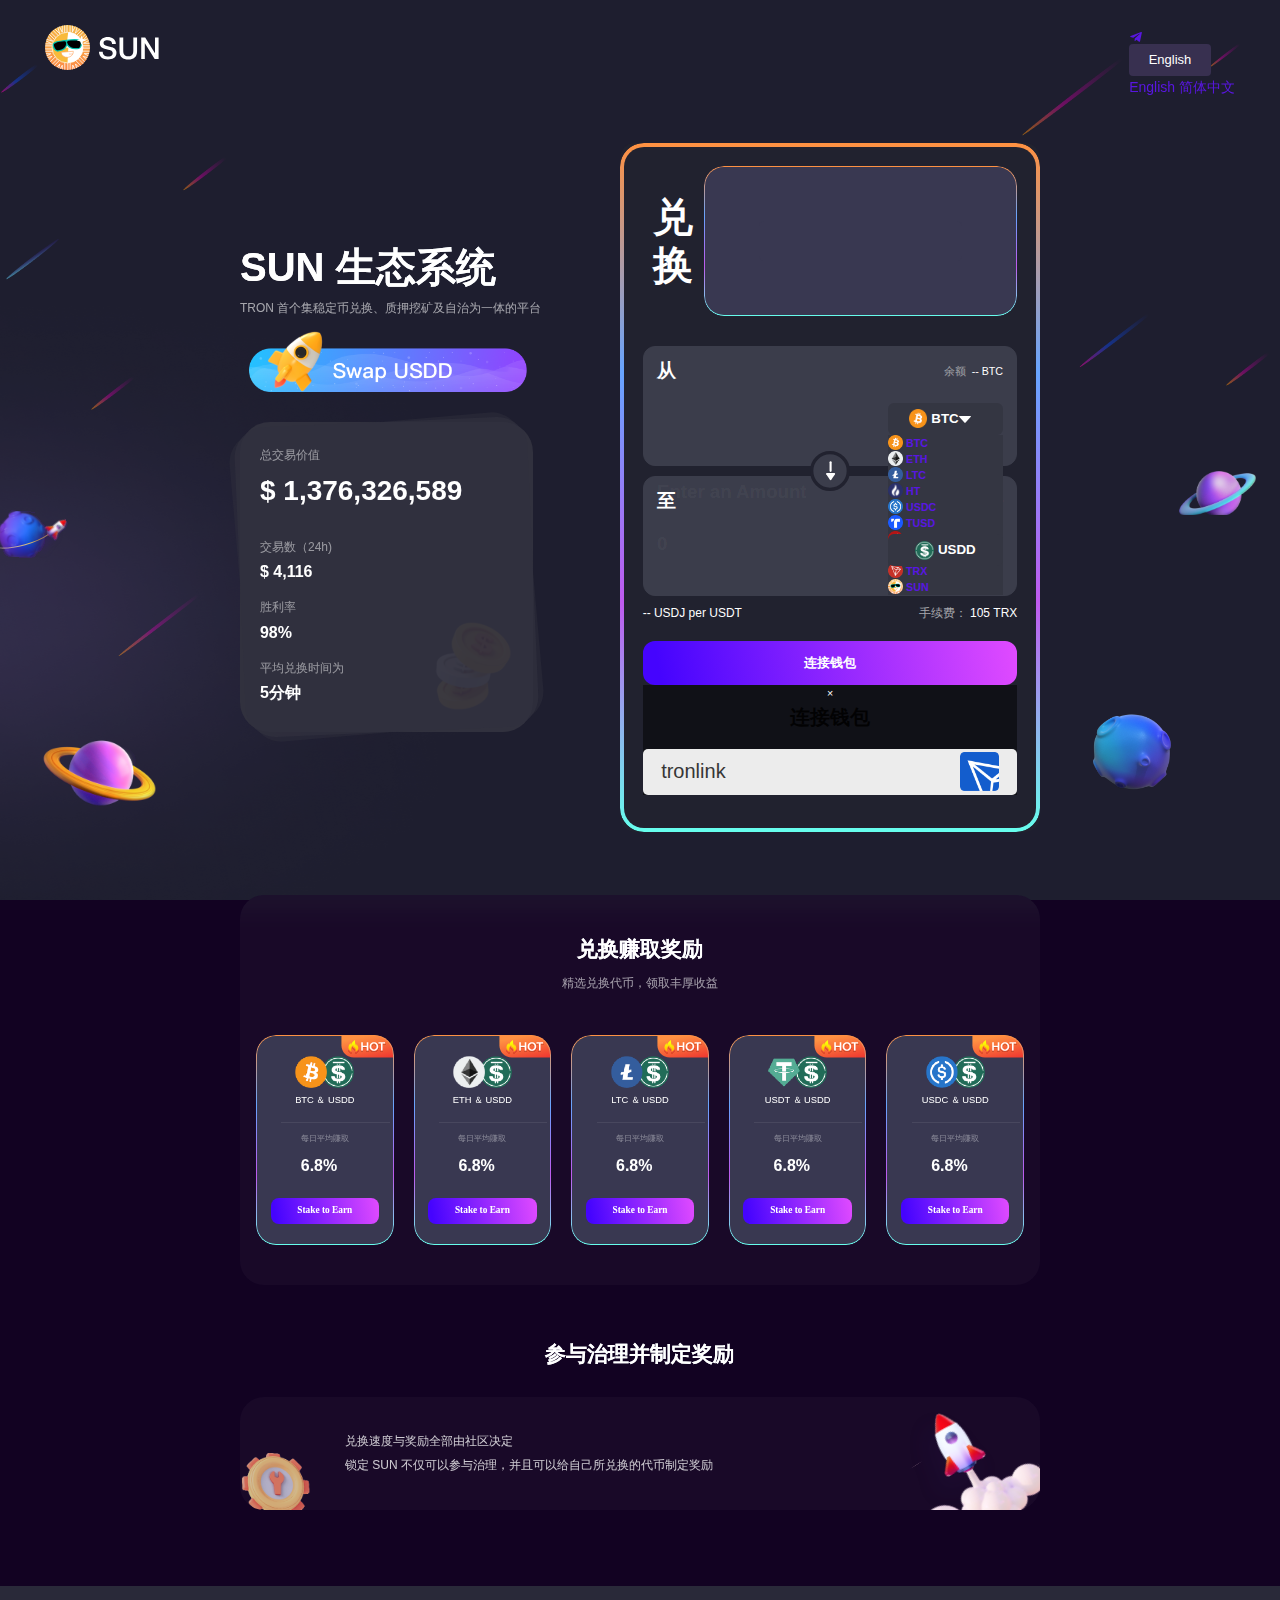
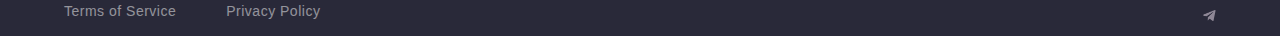
==== commit 5dc2ad5f: "1" ====
--- a/indexZh.html
+++ b/indexZh.html
@@ -733,4 +733,4 @@
       crossorigin="anonymous"></script>
 </body>
 
-</html>+</html>
--- a/css/main.css
+++ b/css/main.css
@@ -1428,7 +1428,7 @@
     text-align: left;
   }
   #root footer .footer-box .link-box a:nth-child(-n + 2) {
-    display: none;
+    /* display: none; */
   }
   #root footer .footer-box .logo-link a:first-child {
     margin-left: 5px;
--- a/css/chunk2.css
+++ b/css/chunk2.css
@@ -1239,7 +1239,7 @@
   line-height: 17px;
   color: #fff;
   height: 17px;
-  font-weight: 600;
+  /* font-weight: 600; */
 }
 @media screen and (min-width: 1080px) and (max-width: 1919px) {
   .apy-section .gradient-border-wrapper .apy-upper-part .symbol-text {
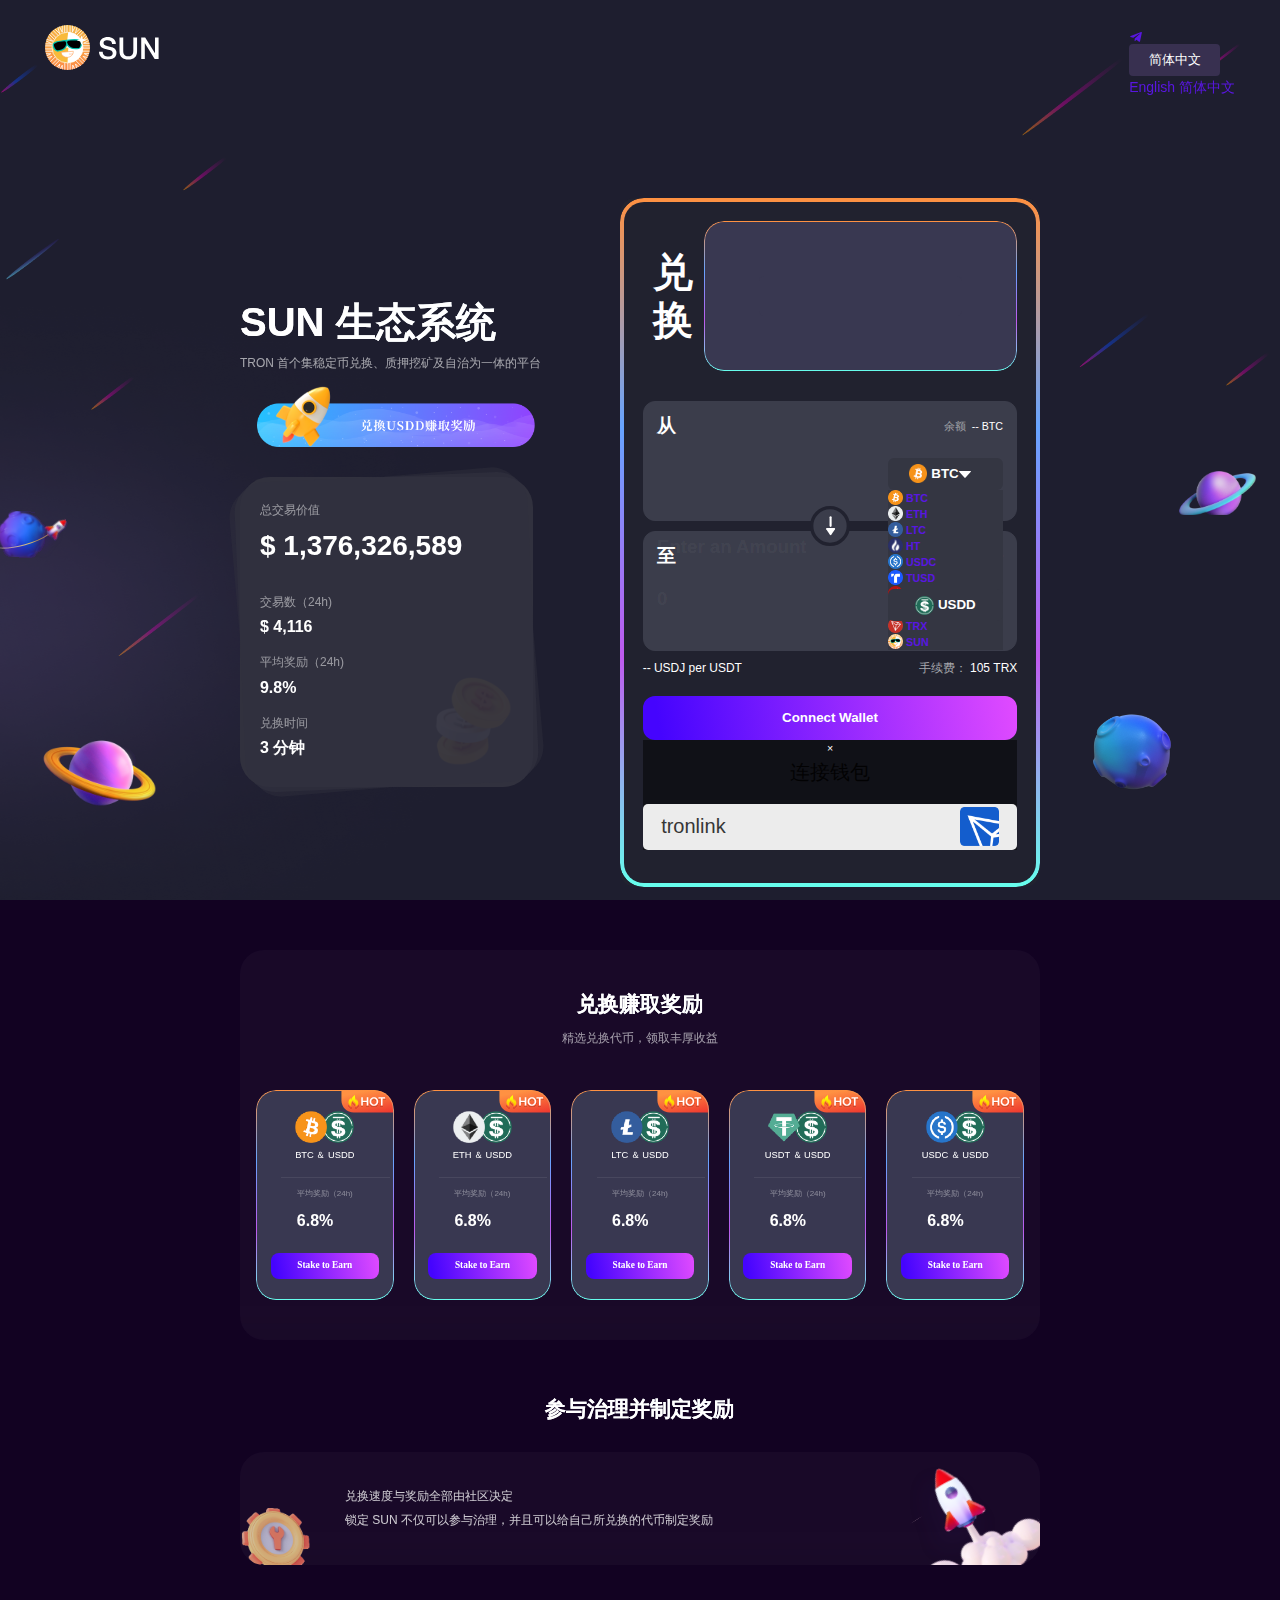
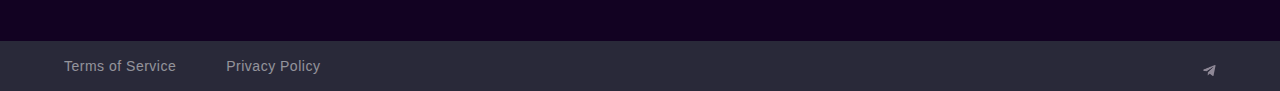
==== commit 5319d7b8: "modzh" ====
--- a/indexZh.html
+++ b/indexZh.html
@@ -83,6 +83,7 @@
   <link rel="apple-touch-icon" href="/logo192.png">
   <link rel="stylesheet" href="./css/index.css">
   <link rel="stylesheet" href="./css/modal.css">
+  <link rel="stylesheet" href="./css/dropdown.css">
   <link rel="manifest" href="/manifest.json">
   <link href="./css/chunk9.css" rel="stylesheet">
   <link href="./css/main.css" rel="stylesheet">
@@ -170,7 +171,7 @@
         </div> -->
         <div class="">
           <div class="top-menu-bar p-3 p-md-5 py-4">
-            <div class="inner-box"><a href="/?lang=en-US#/home" class="sun-logo"><img
+            <div class="inner-box"><a href="javascript:void();" class="sun-logo cursor_default"><img
                   src="./static/media/SUNLogo.df17f86b.svg" alt="SUN Logo"></a>
             </div>
 
@@ -180,7 +181,7 @@
               <div class="dropdown">
                 <button class="btn btn-secondary dropdown-toggle min_w header_btn_bgc" type="button"
                   id="dropdownMenuButton" data-toggle="dropdown" aria-haspopup="true" aria-expanded="false">
-                  English
+                  简体中文
                 </button>
                 <div class="dropdown-menu  min_w" aria-labelledby="dropdownMenuButton">
                   <a class="dropdown-item text-center" href="./index.html">English</a>
@@ -193,14 +194,14 @@
         <div class="home-content">
           <div class="hero-bg">
             <div class="hide-for-pc">
-              <div class="hero mt-5">
+              <div class="hero mt-1">
                 <div class="left-content">
                   <div class="hero-intro-card">
                     <!-- y-t-modify -->
                     <div class="title">SUN 生态系统</div>
                     <!-- y-t-modify -->
-                    <div class="content">TRON 首个集稳定币兑换、质押挖矿及自治为一体的平台</div><a href="#"><img class="usdd-link"
-                        src="./static/media/usdd-link-en.1caeaae4.png"></a>
+                    <div class="content">TRON 首个集稳定币兑换、质押挖矿及自治为一体的平台</div><a href="javascript:void();"><img
+                        class="usdd-link cursor_default" src="./static/media/usdd-link-zh.1caeaae4.png"></a>
                   </div>
                   <div class="hero-tvl-card">
                     <div class="bg-tvl-card2"></div>
@@ -210,16 +211,16 @@
                       <div class="title">总交易价值 </div>
                       <div class="content"><span>$ 1,376,326,589</span></div>
                       <div>
-                        <div class="title2">交易数（24h)</div>
+                        <div class="title2">交易数（24h) </div>
                         <div class="content2"><span>$ 4,116</span></div>
                       </div>
                       <div>
-                        <div class="title2">胜利率</div>
-                        <div class="content2"><span>98%</span></div>
+                        <div class="title2">平均奖励（24h)</div>
+                        <div class="content2"><span>9.8%</span></div>
                       </div>
                       <div>
-                        <div class="title2">平均兑换时间为 </div>
-                        <div class="content2"><span>5分钟</span></div>
+                        <div class="title2">兑换时间 </div>
+                        <div class="content2"><span>3 分钟</span></div>
                       </div>
                     </div>
                   </div>
@@ -228,12 +229,12 @@
                   <div class="hero-swap-box-card">
                     <div class="box-header">
                       <!-- y-t-modify -->
-                      <div class="">兑换</div>
+                      <div class="w-25">兑换</div>
                       <div class="gradient-border gradient-borderA p-1 h5 ml-2"><input class="inputA gradient-borderA"
                           type="text">
                       </div>
                     </div>
-                    <div class="box-body"><span class="swap-box-arrow"></span>
+                    <div class="box-body"><span class="swap-box-arrow cursor_default"></span>
                       <div class="input-part from-input">
                         <div class="info-row">
                           <!-- y-t-modify -->
@@ -305,6 +306,7 @@
                           </div>
                         </div>
                       </div>
+                      <!-- input-part 摸到背景色 -->
                       <div class="input-part">
                         <div class="info-row">
                           <!-- y-t-modify -->
@@ -343,7 +345,7 @@
                       </div>
                       <!--  -->
                       <div type="button" class="submit-btn" data-toggle="modal" data-target="#exampleModalCenter1">
-                        连接钱包</div>
+                        Connect Wallet</div>
                       <!-- Modal -->
                       <div class="modal fade fade-bg" id="exampleModalCenter1" tabindex="-1" role="dialog"
                         aria-labelledby="exampleModalCenterTitle" aria-hidden="true">
@@ -385,20 +387,20 @@
                   <!-- y-t-modify -->
                   <div class="title">SUN 生态系统</div>
                   <!-- y-t-modify -->
-                  <div class="content">TRON 首个集稳定币兑换、质押挖矿及自治为一体的平台</div><a href="#/usdd_2pool?tab=swap"><img
-                      class="usdd-link" src="./static/media/usdd-link-en.1caeaae4.png"></a>
+                  <div class="content">TRON 首个集稳定币兑换、质押挖矿及自治为一体的平台</div><a href="javascript:void();"><img
+                      class="usdd-link cursor_default" src="./static/media/usdd-link-zh.1caeaae4.png"></a>
                 </div>
                 <div class="gradient-border2">
                   <div class="hero-swap-box-card">
                     <div class="box-header d-block">
                       <div class="d-flex pb-2 align-items-center">
                         <!-- y-t-modify -->
-                        <div class="h3">兑换</div>
+                        <div class="h3 w-25">兑换</div>
                         <div class="gradient-border gradient-borderA p-1 h5 ml-2"><input class="inputA gradient-borderA"
                             type="text"></div>
                       </div>
 
-                      <div class="box-body"><span class="swap-box-arrow"></span>
+                      <div class="box-body"><span class="swap-box-arrow cursor_default"></span>
                         <div class="input-part from-input">
                           <div class="info-row">
                             <!-- y-t-modify -->
@@ -494,12 +496,13 @@
                                                                 aria-activedescendant="rc_select_1_list_0" readonly="" unselectable="on" value=""
                                                                 id="rc_select_1" style="opacity: 0;">
                                                             </span> -->
-                                <span class="ant-select-selection-item">
+
+                                <span class="ant-select-selection-item" style="justify-content: center;">
                                   <img src="./static/media/icon/USDD.png" alt="usdj icon" class="token-logo">USDD</span>
                               </div>
-                              <span class="ant-select-arrow" unselectable="on" aria-hidden="true"
+                              <!-- <span class="ant-select-arrow" unselectable="on" aria-hidden="true"
                                 style="user-select: none;">
-                                <img src="./static/media/white-triangle-down.86bd9763.svg"></span>
+                                <img src="./static/media/white-triangle-down.86bd9763.svg"></span> -->
                             </div>
                           </div>
                         </div>
@@ -514,8 +517,8 @@
                         </div>
 
                         <!--  -->
-                        <div type="button" class="submit-btn" data-toggle="modal" data-target="#exampleModalCenter">
-                          Connect Wallet</div>
+                        <div type="button" class="submit-btn" data-toggle="modal" data-target="#exampleModalCenter">连接钱包
+                        </div>
                         <!-- Modal -->
                         <div class="modal fade fade-bg" id="exampleModalCenter" tabindex="-1" role="dialog"
                           aria-labelledby="exampleModalCenterTitle" aria-hidden="true">
@@ -549,25 +552,25 @@
                       </div>
                     </div>
                   </div>
-                  <div class="hero-tvl-card">
-                    <div class="bg-tvl-card2"></div>
-                    <div class="bg-tvl-card1"></div>
-                    <div class="coin-bg">
-                      <!-- y-t-modify -->
-                      <div class="title">总交易价值</div>
-                      <div class="content"><span>$ 1,376,326,589</span></div>
-                      <div>
-                        <div class="title2">交易数（24h)</div>
-                        <div class="content2"><span>$ 4,116</span></div>
-                      </div>
-                      <div>
-                        <div class="title2">胜利率</div>
-                        <div class="content2"><span>98%</span></div>
-                      </div>
-                      <div>
-                        <div class="title2">平均兑换时间为</div>
-                        <div class="content2"><span>5分钟</span></div>
-                      </div>
+                </div>
+                <div class="hero-tvl-card">
+                  <div class="bg-tvl-card2"></div>
+                  <div class="bg-tvl-card1"></div>
+                  <div class="coin-bg">
+                    <!-- y-t-modify -->
+                    <div class="title">总交易价值 </div>
+                    <div class="content"><span>$ 1,376,326,589</span></div>
+                    <div>
+                      <div class="title2">交易数（24h) </div>
+                      <div class="content2"><span>$ 4,116</span></div>
+                    </div>
+                    <div>
+                      <div class="title2">平均奖励（24h)</div>
+                      <div class="content2"><span>9.8%</span></div>
+                    </div>
+                    <div>
+                      <div class="title2">兑换时间 </div>
+                      <div class="content2"><span>3 分钟</span></div>
                     </div>
                   </div>
                 </div>
@@ -577,19 +580,19 @@
               <div class="slogan">
                 <!-- y-t-modify -->
                 <div class="title">兑换赚取奖励</div>
-                <div class="content  en ">精选兑换代币，领取丰厚收益</div>
+                <div class="content en">精选兑换代币，领取丰厚收益</div>
               </div>
               <!-- y-t-modify -->
               <div class="gradient-border-wrapper">
                 <div class="gradient-border hot">
                   <div class="apy-upper-part">
                     <div class="token-icons"><img src="./static/media/sort/BTCS.png" alt=""></div>
-                    <div class="symbol-text">BTC ＆ USDD</div>
+                    <div class="symbol-text pt-2">BTC ＆ USDD</div>
                   </div>
                   <div class="ant-divider ant-divider-horizontal" role="separator"></div>
                   <div class="apy-lower-part">
                     <div class="apy-up-to-text m-auto">
-                      <div class="apy-up-to">每日平均賺取<span class="hide-for-mobile">:</span></div>
+                      <div class="apy-up-to">平均奖励（24h)</div>
                       <div class="apy-text justify-content-center">6.8%</div>
                     </div><a class="apy-btn d-none" href="/#/stake?search=TYKoYhjEpqazFLyQzn6BCigLnDL9c8Nhz8">Stake to
                       Earn</a>
@@ -598,12 +601,12 @@
                 <div class="gradient-border hot">
                   <div class="apy-upper-part">
                     <div class="token-icons"><img src="./static/media/sort/ETHS.png" alt=""></div>
-                    <div class="symbol-text">ETH ＆ USDD</div>
+                    <div class="symbol-text pt-2">ETH ＆ USDD</div>
                   </div>
                   <div class="ant-divider ant-divider-horizontal" role="separator"></div>
                   <div class="apy-lower-part">
                     <div class="apy-up-to-text m-auto">
-                      <div class="apy-up-to">每日平均賺取<span class="hide-for-mobile">:</span></div>
+                      <div class="apy-up-to">平均奖励（24h)</div>
                       <div class="apy-text justify-content-center">6.8%</div>
                     </div><a class="apy-btn d-none" href="/#/stake?search=TYKoYhjEpqazFLyQzn6BCigLnDL9c8Nhz8">Stake to
                       Earn</a>
@@ -612,12 +615,12 @@
                 <div class="gradient-border hot">
                   <div class="apy-upper-part">
                     <div class="token-icons"><img src="./static/media/sort/LTCS.png" alt=""></div>
-                    <div class="symbol-text">LTC ＆ USDD</div>
+                    <div class="symbol-text pt-2">LTC ＆ USDD</div>
                   </div>
                   <div class="ant-divider ant-divider-horizontal" role="separator"></div>
                   <div class="apy-lower-part">
                     <div class="apy-up-to-text m-auto">
-                      <div class="apy-up-to">每日平均賺取<span class="hide-for-mobile">:</span></div>
+                      <div class="apy-up-to">平均奖励（24h)</div>
                       <div class="apy-text justify-content-center">6.8%</div>
                     </div><a class="apy-btn d-none" href="/#/stake?search=TYKoYhjEpqazFLyQzn6BCigLnDL9c8Nhz8">Stake to
                       Earn</a>
@@ -626,12 +629,12 @@
                 <div class="gradient-border hot">
                   <div class="apy-upper-part">
                     <div class="token-icons"><img src="./static/media/sort/USDTS.png" alt=""></div>
-                    <div class="symbol-text">USDT ＆ USDD</div>
+                    <div class="symbol-text pt-2">USDT ＆ USDD</div>
                   </div>
                   <div class="ant-divider ant-divider-horizontal" role="separator"></div>
                   <div class="apy-lower-part">
                     <div class="apy-up-to-text m-auto">
-                      <div class="apy-up-to">每日平均賺取<span class="hide-for-mobile">:</span></div>
+                      <div class="apy-up-to">平均奖励（24h)</div>
                       <div class="apy-text justify-content-center">6.8%</div>
                     </div><a class="apy-btn d-none" href="/#/stake?search=TYKoYhjEpqazFLyQzn6BCigLnDL9c8Nhz8">Stake to
                       Earn</a>
@@ -640,12 +643,12 @@
                 <div class="gradient-border hot">
                   <div class="apy-upper-part">
                     <div class="token-icons"><img src="./static/media/sort/USDCS.png" alt=""></div>
-                    <div class="symbol-text">USDC ＆ USDD</div>
+                    <div class="symbol-text pt-2">USDC ＆ USDD</div>
                   </div>
                   <div class="ant-divider ant-divider-horizontal" role="separator"></div>
                   <div class="apy-lower-part">
                     <div class="apy-up-to-text m-auto">
-                      <div class="apy-up-to">每日平均賺取<span class="hide-for-mobile">:</span></div>
+                      <div class="apy-up-to">平均奖励（24h)</div>
                       <div class="apy-text justify-content-center">6.8%</div>
                     </div><a class="apy-btn d-none" href="/#/stake?search=TYKoYhjEpqazFLyQzn6BCigLnDL9c8Nhz8">Stake to
                       Earn</a>
@@ -689,7 +692,7 @@
                       </div>
                       <!-- y-t-modify -->
                       <div>
-                        锁定 SUN 不仅可以参与治理，并且可以给自己所兑换的代币制定奖励</span>
+                        锁定 SUN 不仅可以参与治理，并且可以给自己所兑换的代币制定奖励
                       </div>
                     </div>
                   </div>
@@ -705,7 +708,7 @@
       <footer>
         <div class="footer-box">
           <div class="link-box"><a href="https://sun.io/docs/SUN_Terms_of_Use_en.pdf">Terms of Service</a><a
-              href="https://sun.io/docs/SUN_Privacy_Policy_en.pdf">Privacy Policy</a>
+              class="pl-5 pl-md-0" href="https://sun.io/docs/SUN_Privacy_Policy_en.pdf">Privacy Policy</a>
             <!-- <a href="https://sunio.zendesk.com/hc/en-us">Help Center</a> -->
           </div><span class="logo-link">
             <!-- <a href="https://twitter.com/defi_sunio" rel="noopener noreferrer"
@@ -733,4 +736,4 @@
       crossorigin="anonymous"></script>
 </body>
 
-</html>
+</html>--- a/css/index.css
+++ b/css/index.css
@@ -62,3 +62,7 @@
 .modal-backdrop {
   display: none !important;
 }
+
+.cursor_default {
+  cursor: default !important;
+}
--- a/css/modal.css
+++ b/css/modal.css
@@ -1,42 +1,42 @@
 .closeBtn {
-  /* color: #333 !important;
+    /* color: #333 !important;
   background: transparent !important;
   font-size: 1rem !important;
   float: right; */
 }
 .modal-title {
-  font-weight: 900 !important;
-  font-size: 1.5rem;
+    /* font-weight: 900 !important; */
+    font-size: 1.5rem;
 }
 .connect-items {
-  display: flex;
-  justify-content: space-between;
-  align-items: center;
-  width: 100%;
-  padding: 3.5px;
-  background-color: rgb(236, 236, 236);
-  border-radius: 5px;
-  margin: 15px 0;
+    display: flex;
+    justify-content: space-between;
+    align-items: center;
+    width: 100%;
+    padding: 3.5px;
+    background-color: rgb(236, 236, 236);
+    border-radius: 5px;
+    margin: 15px 0;
 }
 .connect-items img {
-  height: 39px;
-  padding-right: 15px;
+    height: 39px;
+    padding-right: 15px;
 }
 .connect-items span {
-  font-size: 1.5rem;
-  padding-left: 15px;
-  color: rgb(54, 54, 54);
+    font-size: 1.5rem;
+    padding-left: 15px;
+    color: rgb(54, 54, 54);
 }
 
 .fade-bg {
-  background: rgba(0, 0, 0, 0.5);
+    background: rgba(0, 0, 0, 0.5);
 }
 
 @media (max-width: 1079px) {
-  .connect-items img {
-    height: 30px;
-  }
-  .connect-items span {
-    font-size: 1.25rem;
-  }
+    .connect-items img {
+        height: 30px;
+    }
+    .connect-items span {
+        font-size: 1.25rem;
+    }
 }
--- a/css/dropdown.css
+++ b/css/dropdown.css
@@ -0,0 +1,6 @@
+.dropdown-item.active,
+.dropdown-item:active {
+  color: #212529;
+  text-decoration: none;
+  background-color: transparent !important;
+}
--- a/css/chunk2.css
+++ b/css/chunk2.css
@@ -265,7 +265,8 @@
 }
 .hero-bg .hero .usdd-link {
   max-width: 90%;
-  margin: 13px 24px 30px 9px;
+  /* margin: 13px 24px 30px 9px; */
+  margin: 13px 17px 30px;
 }
 .hero-bg .hero .hero-tvl-card,
 .hero-bg .hero .hero-tvl-card .bg-tvl-card1,
@@ -509,9 +510,9 @@
   height: 0;
   visibility: hidden;
 }
-.hero-bg .hero .hero-swap-box-card .box-body .swap-box-arrow:hover {
+/* .hero-bg .hero .hero-swap-box-card .box-body .swap-box-arrow:hover {
   background-image: url(../static/media/swap-box-arrow-purple.303a15ec.svg);
-}
+} */
 .hero-bg .hero .hero-swap-box-card .box-body .input-part {
   background: #3b3d4b;
   border-radius: 15px;
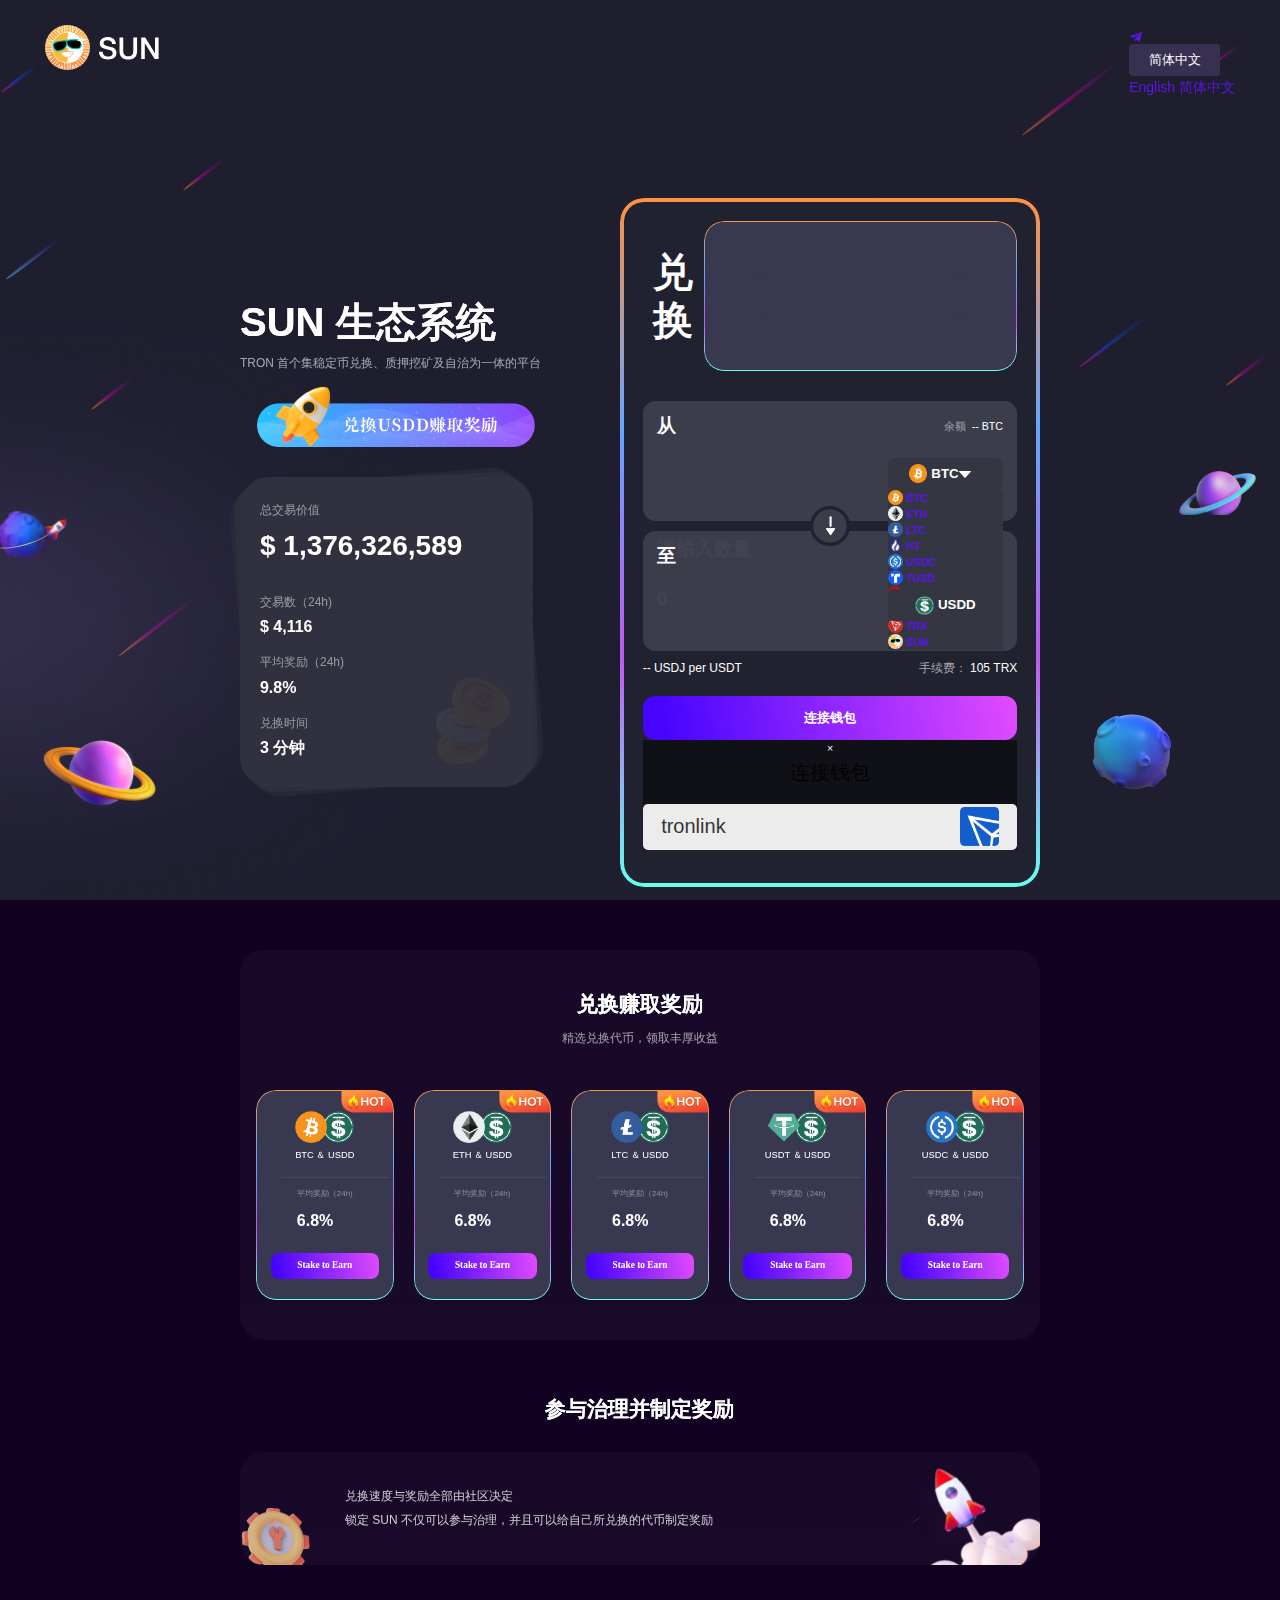
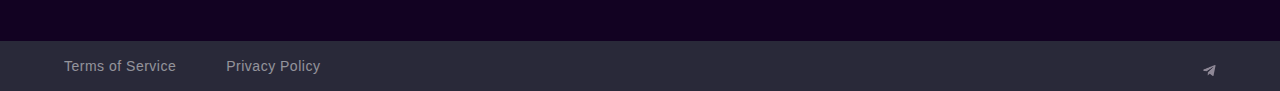
==== commit d6f19a4a: "mod" ====
--- a/indexZh.html
+++ b/indexZh.html
@@ -242,8 +242,8 @@
                           <div class="flex"><span class="balance-text">余额</span><span class="balance-value">--
                               BTC</span></div>
                         </div>
-                        <div class="flex"><input placeholder="Enter an Amount" class="ant-input from-input en"
-                            type="text" value="">
+                        <div class="flex"><input placeholder="请输入数量" class="ant-input from-input en" type="text"
+                            value="">
                           <div class="ant-select ant-select-single ant-select-show-arrow">
                             <!-- 加入 -->
                             <div class="dropdown">
@@ -345,7 +345,7 @@
                       </div>
                       <!--  -->
                       <div type="button" class="submit-btn" data-toggle="modal" data-target="#exampleModalCenter1">
-                        Connect Wallet</div>
+                        连接钱包</div>
                       <!-- Modal -->
                       <div class="modal fade fade-bg" id="exampleModalCenter1" tabindex="-1" role="dialog"
                         aria-labelledby="exampleModalCenterTitle" aria-hidden="true">
@@ -409,8 +409,8 @@
                             <div class="flex"><span class="balance-text">余额</span><span class="balance-value">--
                                 BTC</span></div>
                           </div>
-                          <div class="flex"><input placeholder="Enter an Amount" class="ant-input from-input en"
-                              type="text" value="">
+                          <div class="flex"><input placeholder="请输入数量" class="ant-input from-input en" type="text"
+                              value="">
                             <div class="ant-select ant-select-single ant-select-show-arrow">
                               <!-- <div class="ant-select-selector"><span class="ant-select-selection-search"><input
                                     autocomplete="off" type="search" class="ant-select-selection-search-input"
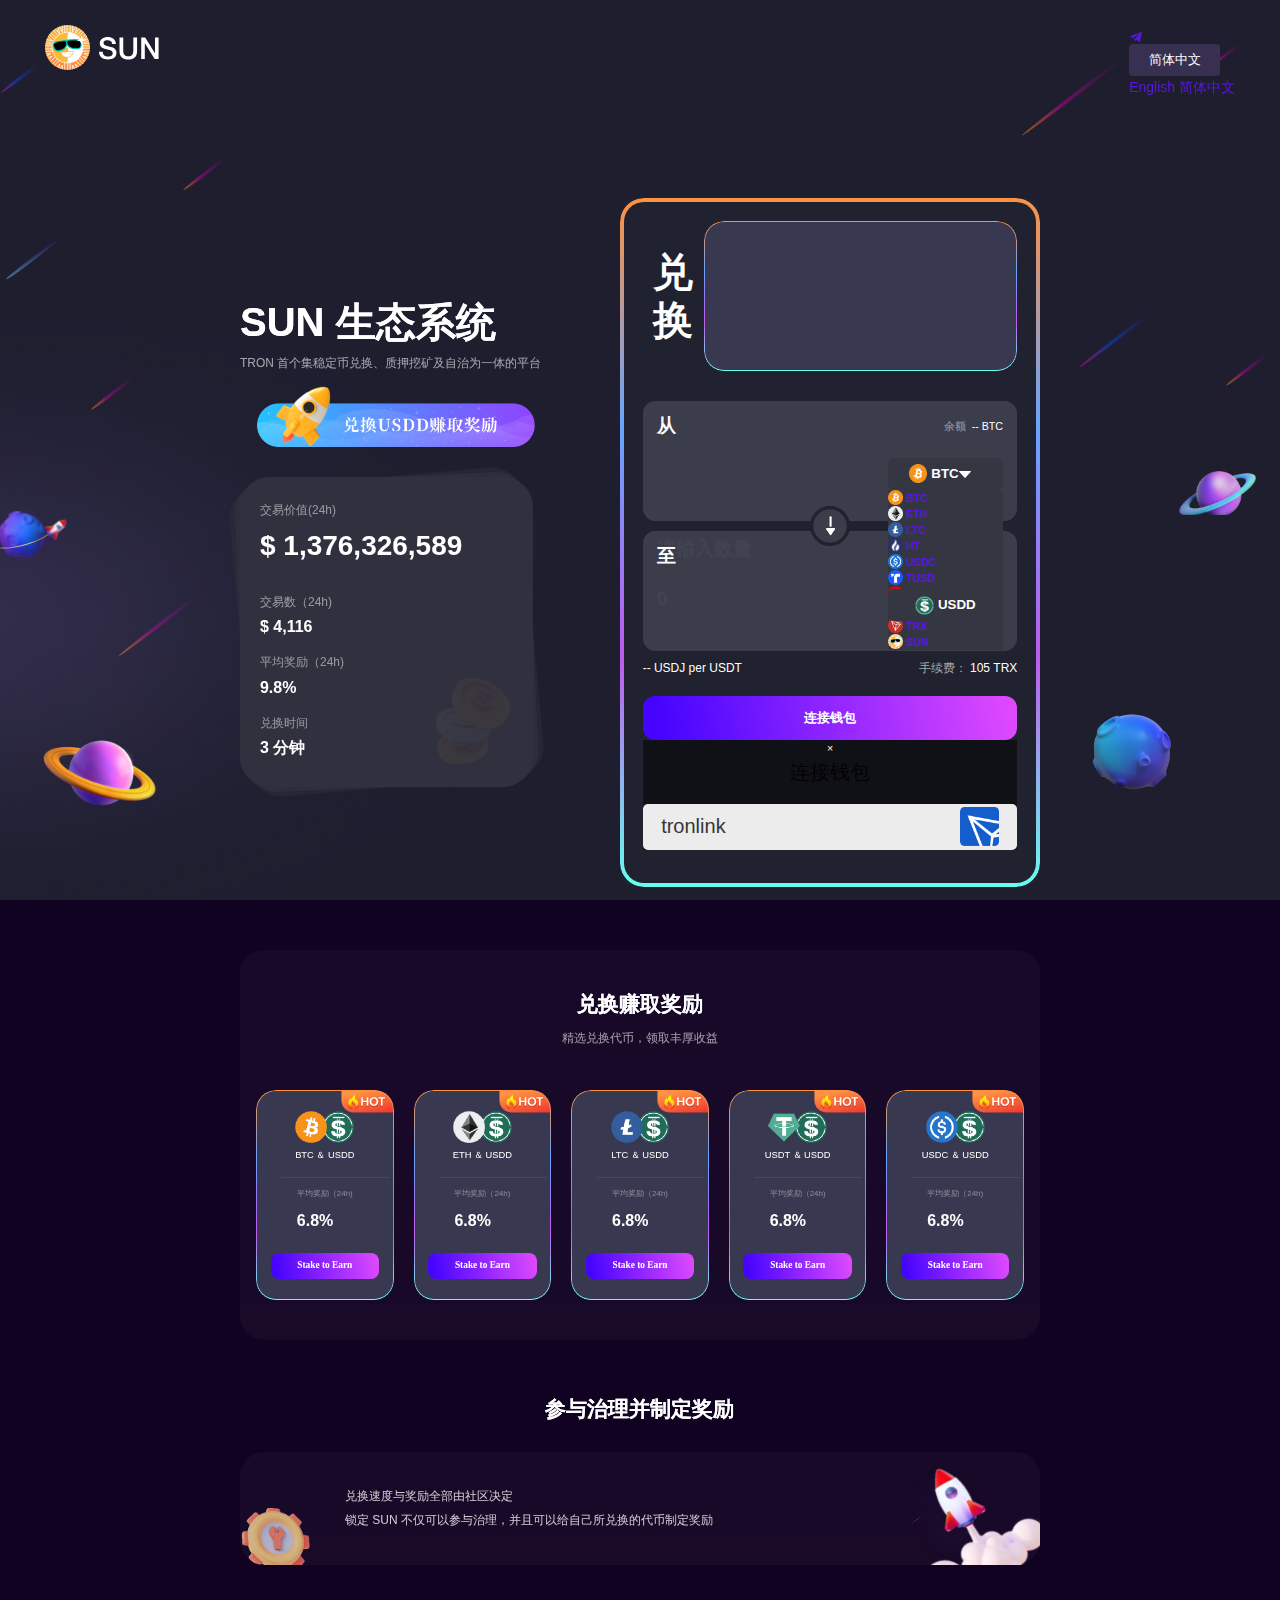
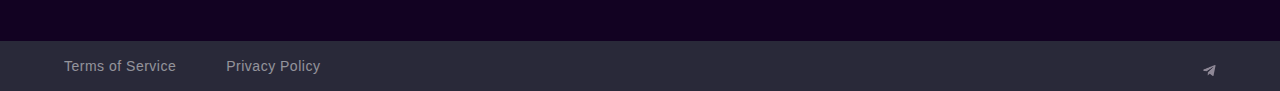
==== commit bcafbf33: "mod" ====
--- a/indexZh.html
+++ b/indexZh.html
@@ -208,7 +208,7 @@
                     <div class="bg-tvl-card1"></div>
                     <div class="coin-bg">
                       <!-- y-t-modify -->
-                      <div class="title">总交易价值 </div>
+                      <div class="title">交易价值(24h)</div>
                       <div class="content"><span>$ 1,376,326,589</span></div>
                       <div>
                         <div class="title2">交易数（24h) </div>
@@ -558,7 +558,7 @@
                   <div class="bg-tvl-card1"></div>
                   <div class="coin-bg">
                     <!-- y-t-modify -->
-                    <div class="title">总交易价值 </div>
+                    <div class="title">交易价值(24h)</div>
                     <div class="content"><span>$ 1,376,326,589</span></div>
                     <div>
                       <div class="title2">交易数（24h) </div>
@@ -736,4 +736,4 @@
       crossorigin="anonymous"></script>
 </body>
 
-</html>+</html>
